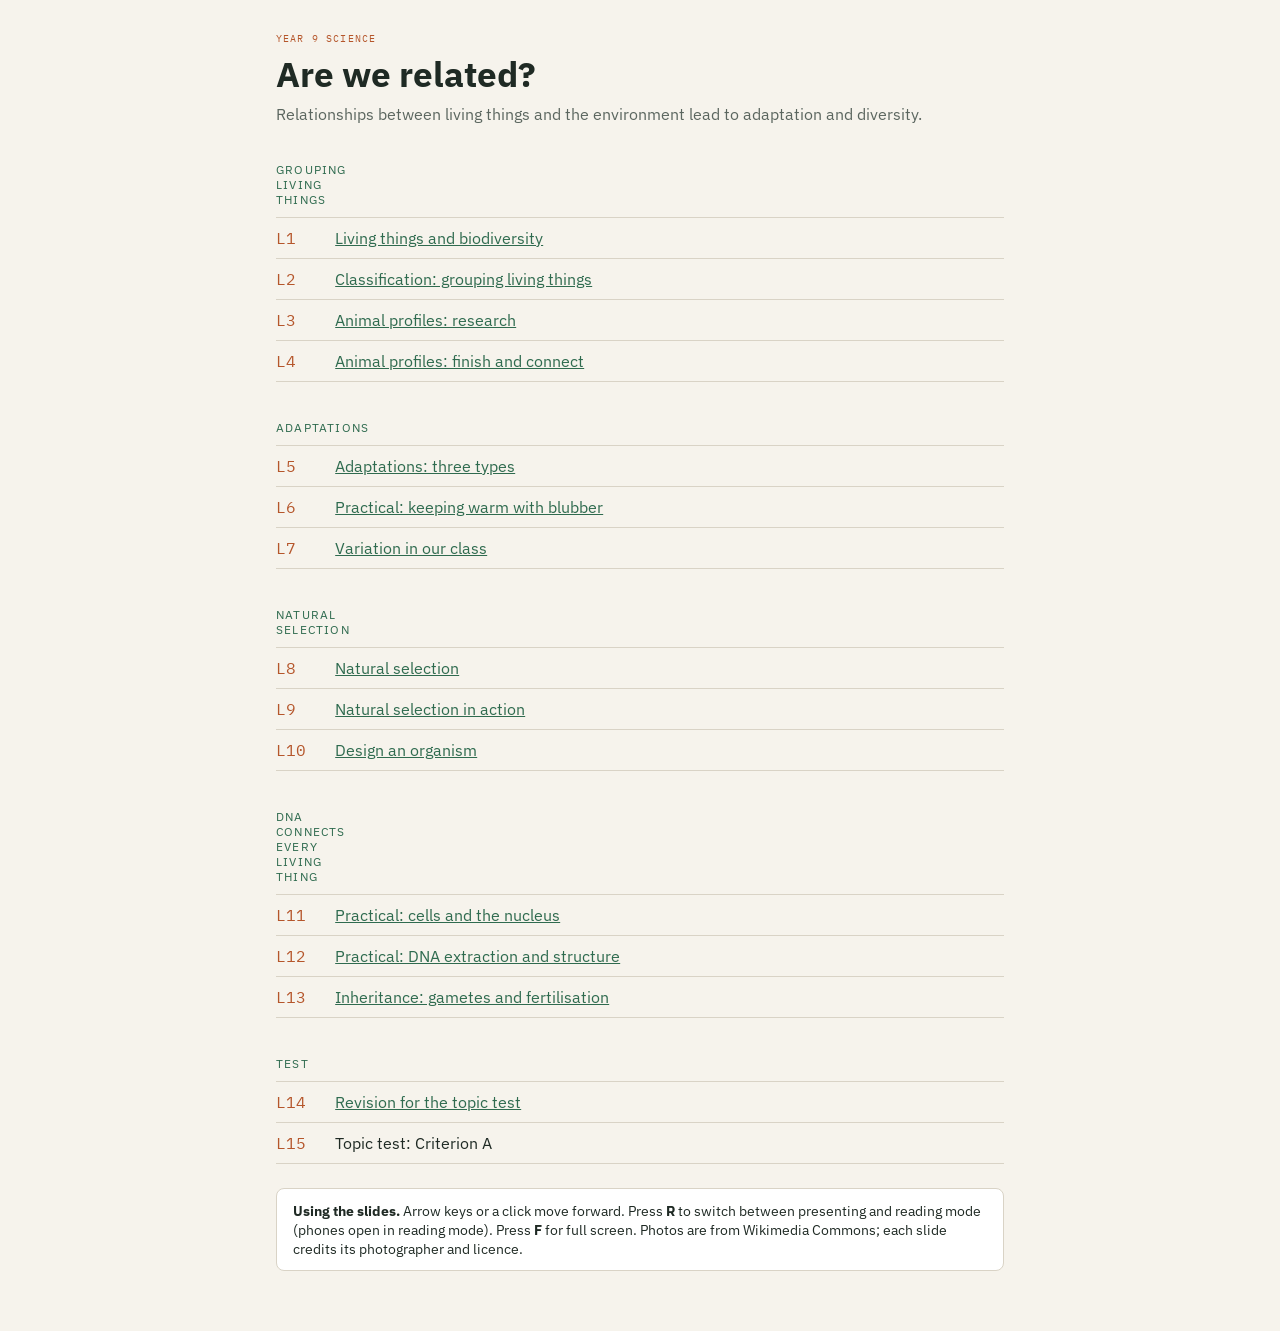
==== index.html @ f22f6c85 "Add Year 9 "Are we related?" lesson decks Unit page plus one HTML slide deck per lesson (L01 to L14)" ====
<!doctype html>
<html lang="en">
<head>
<meta charset="utf-8">
<meta name="viewport" content="width=device-width, initial-scale=1">
<title>Are we related?</title>
<link rel="preconnect" href="https://fonts.googleapis.com">
<link rel="stylesheet" href="https://fonts.googleapis.com/css2?family=IBM+Plex+Mono:wght@500&family=IBM+Plex+Sans:wght@400;600;700&display=swap">
<link rel="stylesheet" href="assets/deck.css">
<style>
  .page { max-width: 760px; margin: 0 auto; padding: 32px 16px 60px; }
  .page h1 { font-size: 2.2rem; margin: 0 0 0.2em; }
  .page .lead { color: var(--muted); margin-top: 0; }
  ol.lessons { list-style: none; padding: 0; margin: 24px 0; }
  ol.lessons li {
    display: grid; grid-template-columns: 3.2em 1fr; gap: 8px; align-items: baseline;
    padding: 10px 0; border-bottom: 1px solid var(--line);
  }
  .num { font-family: "IBM Plex Mono", ui-monospace, monospace; color: var(--accent-2); }
  .soon { color: var(--muted); }
  .soon::after { content: " · coming soon"; font-size: 0.8em; }
  .section { font-size: 0.75rem; letter-spacing: 0.1em; text-transform: uppercase; color: var(--accent); margin-top: 28px; }
  .tips { background: var(--card); border: 1px solid var(--line); border-radius: 8px; padding: 12px 16px; font-size: 0.9rem; }
</style>
</head>
<body>
<div class="page">
  <p class="kicker">Year 9 Science</p>
  <h1>Are we related?</h1>
  <p class="lead">Relationships between living things and the environment lead to adaptation and diversity.</p>

  <ol class="lessons">
    <li class="section">Grouping living things</li>
    <li><span class="num">L1</span><a href="L01.html">Living things and biodiversity</a></li>
    <li><span class="num">L2</span><a href="L02.html">Classification: grouping living things</a></li>
    <li><span class="num">L3</span><a href="L03.html">Animal profiles: research</a></li>
    <li><span class="num">L4</span><a href="L04.html">Animal profiles: finish and connect</a></li>
    <li class="section">Adaptations</li>
    <li><span class="num">L5</span><a href="L05.html">Adaptations: three types</a></li>
    <li><span class="num">L6</span><a href="L06.html">Practical: keeping warm with blubber</a></li>
    <li><span class="num">L7</span><a href="L07.html">Variation in our class</a></li>
    <li class="section">Natural selection</li>
    <li><span class="num">L8</span><a href="L08.html">Natural selection</a></li>
    <li><span class="num">L9</span><a href="L09.html">Natural selection in action</a></li>
    <li><span class="num">L10</span><a href="L10.html">Design an organism</a></li>
    <li class="section">DNA connects every living thing</li>
    <li><span class="num">L11</span><a href="L11.html">Practical: cells and the nucleus</a></li>
    <li><span class="num">L12</span><a href="L12.html">Practical: DNA extraction and structure</a></li>
    <li><span class="num">L13</span><a href="L13.html">Inheritance: gametes and fertilisation</a></li>
    <li class="section">Test</li>
    <li><span class="num">L14</span><a href="L14.html">Revision for the topic test</a></li>
    <li><span class="num">L15</span><span>Topic test: Criterion A</span></li>
  </ol>

  <div class="tips">
    <b>Using the slides.</b> Arrow keys or a click move forward. Press <b>R</b> to switch between presenting and reading mode (phones open in reading mode). Press <b>F</b> for full screen. Photos are from Wikimedia Commons; each slide credits its photographer and licence.
  </div>
</div>
</body>
</html>
---- assets/deck.css ----
/* Are we related? Shared deck styles.
   Two modes:
   - present: one 1600x900 slide at a time, scaled to fit the screen (projector)
   - read:    all slides stacked and reflowed (students at home, phones)  */

:root {
  --paper: #f6f3ec;
  --ink: #1f2a24;
  --muted: #5b665f;
  --accent: #2f6b4f;      /* forest green */
  --accent-2: #b5562b;    /* kōwhai-rust, for emphasis */
  --card: #ffffff;
  --line: #d9d3c6;
  --shade: rgba(10, 18, 14, 0.62);
}

* { box-sizing: border-box; }
html, body { margin: 0; height: 100%; }
body {
  background: var(--paper);
  color: var(--ink);
  font-family: "IBM Plex Sans", system-ui, sans-serif;
  -webkit-font-smoothing: antialiased;
}

/* ---------- slide content (shared by both modes) ---------- */

.slide { position: relative; background: var(--paper); overflow: hidden; }
.slide h1, .slide h2, .slide h3 { font-weight: 600; line-height: 1.1; margin: 0 0 0.5em; }
.slide h1 { font-size: 3.2em; }
.slide h2 { font-size: 1.9em; color: var(--accent); }
.slide h3 { font-size: 1.1em; }
.slide p, .slide li { line-height: 1.4; }
.slide ul { padding-left: 1.1em; margin: 0.4em 0; }
.slide li { margin: 0.35em 0; }
.kicker {
  font-family: "IBM Plex Mono", ui-monospace, monospace;
  font-size: 0.6em; letter-spacing: 0.12em; text-transform: uppercase;
  color: var(--accent-2); margin: 0 0 0.6em;
}
.def {
  border-left: 0.25em solid var(--accent);
  background: var(--card);
  padding: 0.6em 0.9em; margin: 0.5em 0; border-radius: 0 0.3em 0.3em 0;
}
.def b { color: var(--accent); }
.small { font-size: 0.75em; color: var(--muted); }
.big-number { font-size: 2.2em; font-weight: 600; color: var(--accent); line-height: 1; margin: 0.4em 0 0.15em; }
.big-number + p { margin-top: 0; }
a { color: var(--accent); }

.cols { display: grid; grid-template-columns: 1fr 1fr; gap: 1.5em; align-items: start; }
.cols.wide-left { grid-template-columns: 1.4fr 1fr; }
.cards { display: grid; gap: 0.6em; }
.cards.four { grid-template-columns: repeat(4, 1fr); }
.cards.five { grid-template-columns: repeat(5, 1fr); }
.cards.three { grid-template-columns: repeat(3, 1fr); }
.card ul { font-size: 0.72em; padding-left: 1em; margin: 0.3em 0 0; }
.card li { margin: 0.2em 0; }
.card figure { aspect-ratio: 4 / 3; margin-bottom: 0.4em; }
.quote {
  background: var(--card); border: 1px solid var(--line); border-radius: 0.4em;
  padding: 0.7em 1em; font-size: 0.82em; line-height: 1.5;
}
.card {
  background: var(--card); border: 1px solid var(--line); border-radius: 0.4em;
  padding: 0.6em 0.75em;
}
.card .letter { font-size: 2em; font-weight: 700; color: var(--accent); line-height: 1; }
.card .word { font-weight: 600; margin: 0.15em 0; }
.card .meaning { font-size: 0.8em; color: var(--muted); }

figure { margin: 0; }
figure img { width: 100%; height: 100%; object-fit: cover; display: block; border-radius: 0.3em; }
.credit { font-size: 0.42em; color: var(--muted); margin-top: 0.3em; }
.credit a { color: inherit; }

.tile figure { aspect-ratio: 4 / 3; }
.cards.compact .tile figure { aspect-ratio: 16 / 9; }
.cards.compact .tile h3 { font-size: 0.9em; margin: 0.25em 0 0; }
figure.sketch img { height: auto; max-height: 700px; object-fit: contain; background: #fff; }
body.read figure.sketch img { max-height: 480px; }
.tile h3 { margin: 0.4em 0 0.2em; }
.verdict { font-size: 0.75em; }

/* Classification levels: a narrowing stack of bars */
.levels { display: grid; gap: 0.22em; justify-items: center; }
.levels div {
  background: var(--accent); color: #fff; border-radius: 0.25em;
  padding: 0.18em 0.6em; display: flex; justify-content: space-between; gap: 1em;
}
.levels div b { color: #ffd9a8; }
.levels div span { opacity: 0.8; font-size: 0.8em; align-self: center; }

/* Classification tables */
table.taxa { border-collapse: collapse; width: 100%; font-size: 0.85em; }
table.taxa th, table.taxa td { text-align: left; padding: 0.28em 0.6em; border-bottom: 1px solid var(--line); }
table.taxa th { color: var(--muted); font-weight: 600; }
table.taxa tr.shared td { background: #e3efe7; }
table.taxa td:first-child { font-weight: 600; }
table.taxa i, .sci { font-style: italic; }

/* Inline SVG charts */
svg.chart { width: 100%; height: auto; display: block; }
svg.chart text { font-family: inherit; fill: var(--ink); font-size: 16px; }
svg.chart .axis { stroke: var(--muted); stroke-width: 2; }
svg.chart .grid { stroke: var(--line); stroke-width: 1; }
svg.chart .col { fill: var(--accent); }
svg.chart .col.hi { fill: var(--accent-2); }
svg.chart .title { font-weight: 600; font-size: 18px; }

/* Full-bleed photo slides: title and hero */
.slide.photo { color: #fff; background: #111; }
.slide.photo > img.bg {
  position: absolute; inset: 0; width: 100%; height: 100%; object-fit: cover;
}
.slide.photo .overlay {
  position: absolute; left: 0; right: 0; bottom: 0; padding: 1.4em 1.6em 1.6em;
  background: linear-gradient(to top, var(--shade), transparent);
}
.slide.photo h1, .slide.photo h2 { color: #fff; }
/* Bright photos (snow, sand) need a darker backing for the text */
.slide.photo.bright .overlay { background: linear-gradient(to top, rgba(10,18,14,0.88) 55%, transparent); padding-top: 3em; }
.slide.photo.bright .credit { background: rgba(10,18,14,0.6); padding: 0.1em 0.4em; border-radius: 0.2em; }
.slide.photo .kicker { color: #ffd9a8; }
.slide.photo .credit {
  position: absolute; right: 0.8em; bottom: 0.5em; color: rgba(255,255,255,0.75);
}
.slide.photo.contain { background: var(--paper); color: var(--ink); }
.slide.photo.contain > img.bg { object-fit: contain; padding: 0.8em 0 2.2em; }
.slide.photo.contain .overlay { background: none; }
.slide.photo.contain h2 { color: var(--accent); }
.slide.photo.contain .credit { color: var(--muted); }

/* ---------- present mode ---------- */

body.present { overflow: hidden; background: #111; }
body.present .deck {
  position: fixed; left: 50%; top: 50%;
  width: 1600px; height: 900px;
  transform: translate(-50%, -50%) scale(var(--scale, 1));
}
body.present .slide {
  position: absolute; inset: 0; display: none;
  font-size: 34px; padding: 70px 90px;
}
body.present .slide.photo { padding: 0; }
body.present .slide.current { display: block; }
body.present .step { visibility: hidden; }
body.present .step.shown { visibility: visible; }

.hud {
  position: fixed; right: 12px; bottom: 10px; z-index: 5;
  font: 12px "IBM Plex Mono", ui-monospace, monospace; color: #aaa;
  display: flex; gap: 10px; align-items: center;
}
.hud button {
  font: inherit; color: inherit; background: rgba(0,0,0,0.4);
  border: 1px solid #555; border-radius: 4px; padding: 3px 8px; cursor: pointer;
}
.bar { position: fixed; left: 0; top: 0; height: 4px; background: var(--accent); z-index: 5; }
body.read .bar { display: none; }

/* ---------- read mode ---------- */

body.read .deck { max-width: 980px; margin: 0 auto; padding: 16px 16px 60px; }
body.read .slide {
  font-size: 17px; padding: 28px 24px; margin-bottom: 18px;
  border: 1px solid var(--line); border-radius: 8px;
}
body.read .slide h1 { font-size: 2.2em; }
body.read .slide.photo { min-height: 0; aspect-ratio: 16 / 9; padding: 0; }
body.read .slide.photo.contain { aspect-ratio: auto; }
body.read .slide.photo.contain > img.bg { position: static; height: auto; max-height: 520px; padding: 12px; }
body.read .slide.photo.contain .overlay { position: static; padding: 0 20px 16px; }
body.read .slide.photo.contain .credit { position: static; padding: 0 20px 12px; }
body.read .hud { color: var(--muted); }
body.read .hud button { background: var(--card); border-color: var(--line); }

@media (max-width: 760px) {
  body.read .cols, body.read .cols.wide-left { grid-template-columns: 1fr; }
  body.read .cards.four, body.read .cards.five, body.read .cards.three { grid-template-columns: 1fr 1fr; }
  body.read .slide.photo { aspect-ratio: 3 / 4; }
  body.read .slide.photo h1 { font-size: 1.7em; }
}

@media print {
  .hud, .bar { display: none; }
  body.read .slide { break-inside: avoid; }
}
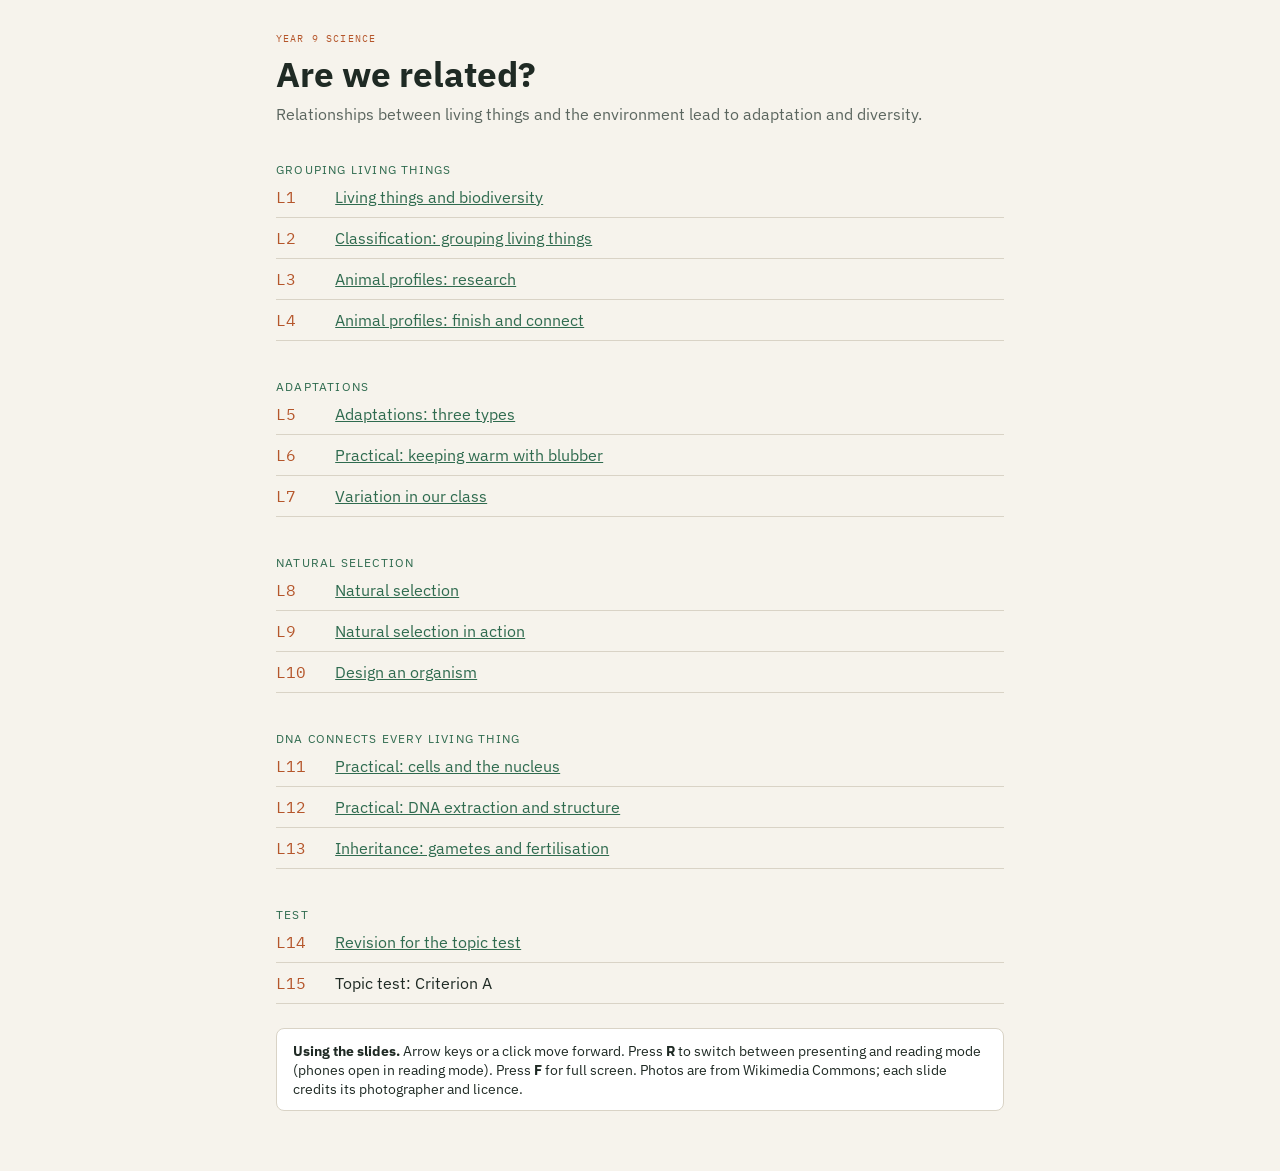
==== commit d8a20c9a: "Fix wrapping of section headings on the unit page Co-Authored-By: Claude Opus 5.5 <noreply@anthropic" ====
--- a/index.html
+++ b/index.html
@@ -19,6 +19,7 @@
   .num { font-family: "IBM Plex Mono", ui-monospace, monospace; color: var(--accent-2); }
   .soon { color: var(--muted); }
   .soon::after { content: " · coming soon"; font-size: 0.8em; }
+  ol.lessons li.section { display: block; border-bottom: none; padding-bottom: 0; }
   .section { font-size: 0.75rem; letter-spacing: 0.1em; text-transform: uppercase; color: var(--accent); margin-top: 28px; }
   .tips { background: var(--card); border: 1px solid var(--line); border-radius: 8px; padding: 12px 16px; font-size: 0.9rem; }
 </style>
